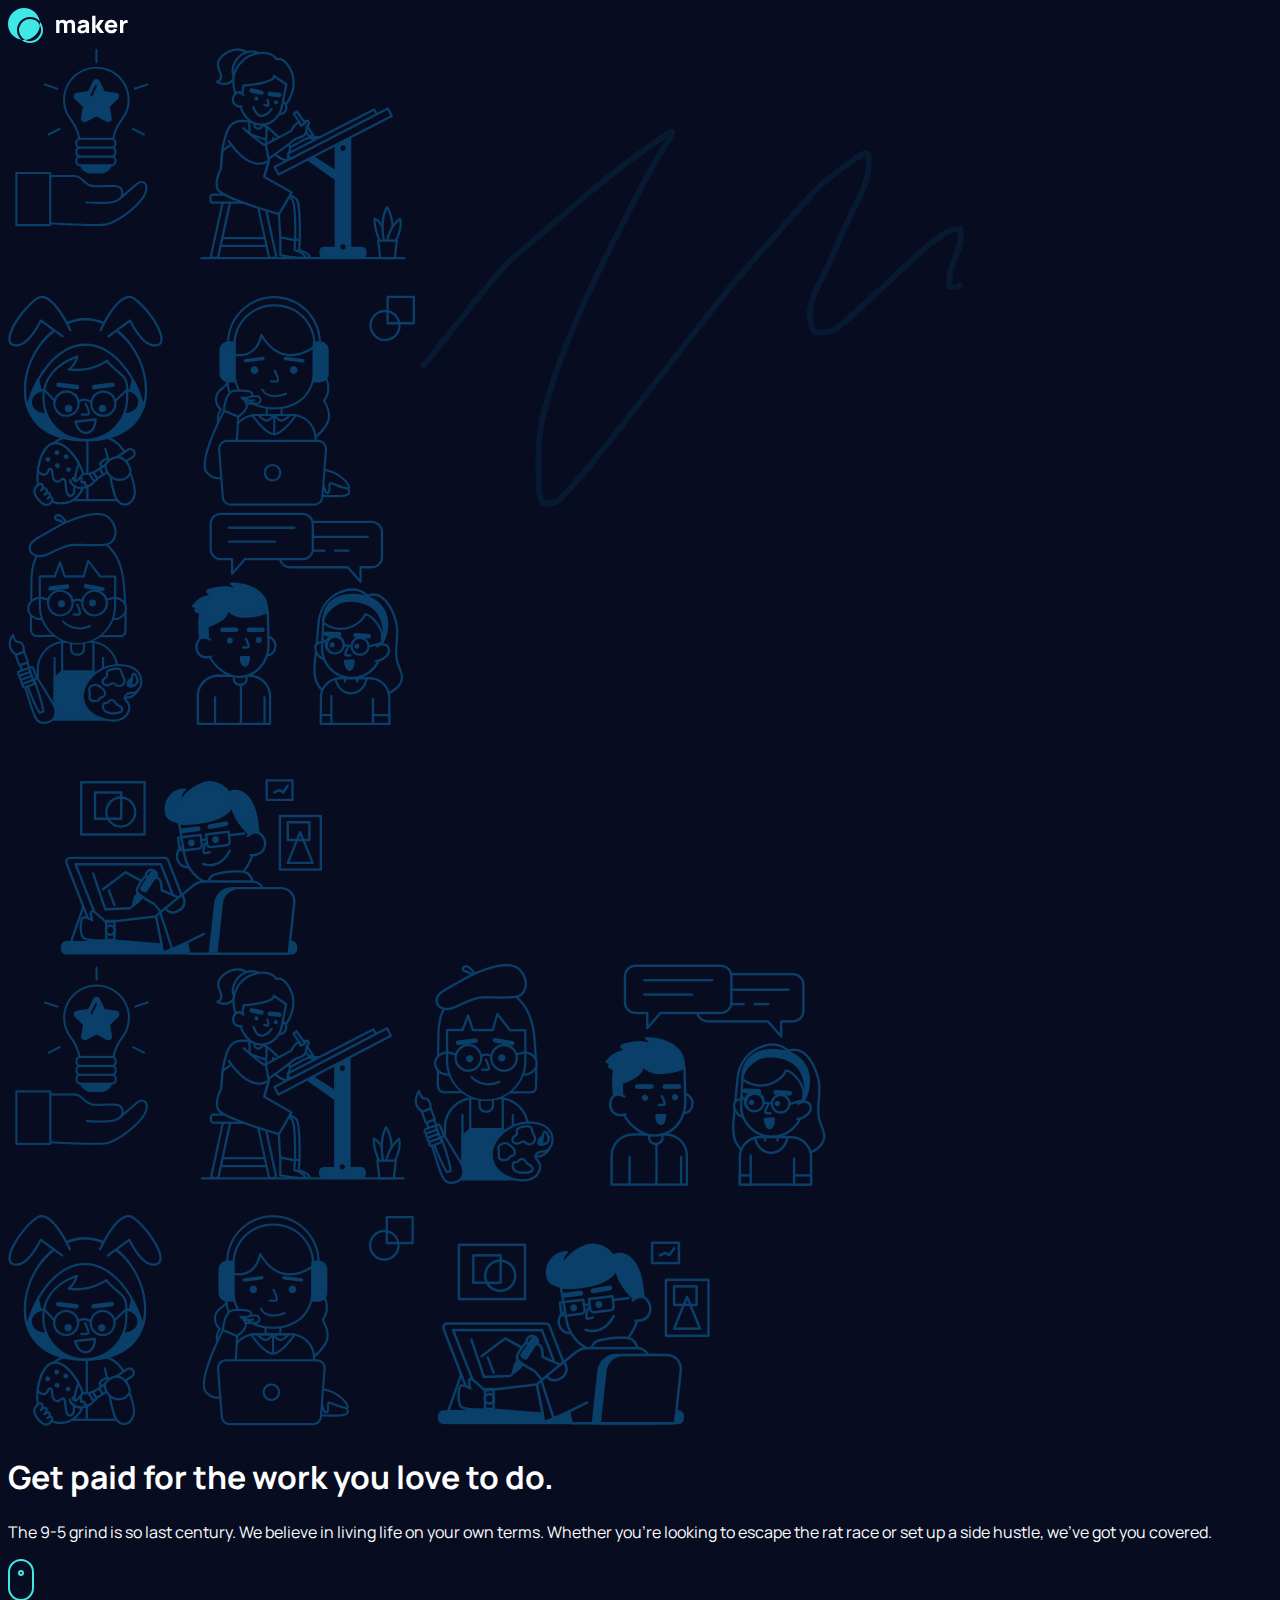
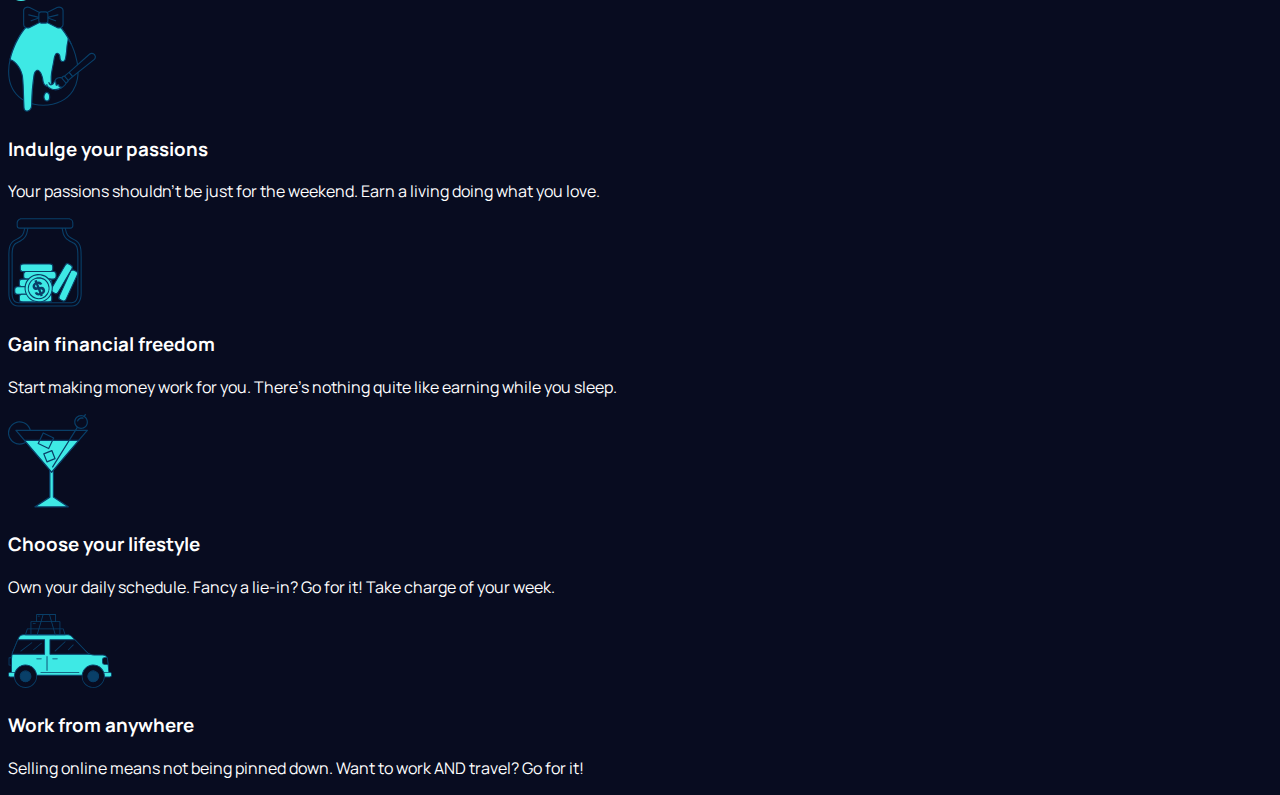
==== index.html @ 4a5d2a9b "Add files via upload" ====
<!DOCTYPE html>
<html lang="en">

<head>
  <meta charset="UTF-8">
  <meta name="viewport" content="width=device-width, initial-scale=1.0">

  <link rel="icon" type="image/png" sizes="32x32" href="./assets/favicon-32x32.png">

  <!-- general style -->
  <link rel="stylesheet" href="style.css">

  <!-- movile style -->
  <link rel="stylesheet" media="only screen and (max-width: 375px)" href="styleMovile.css">


  <title>Frontend Mentor | Maker pre-launch landing page</title>
</head>

<body>
  <!-- title-->
  <header>
    <div class="logo">
      <img src="assets/logo.svg" alt="logo">
    </div>

    <div class="boxTitle">

      <div class="imgTitleDesktop">
        <img src="assets/illustration-hero-left.svg" alt="">
        <img src="assets/bg-hero-squiggle.svg" alt="">
        <img src="assets/illustration-hero-right.svg" alt="">
      </div>

      <div class="imgTitleMovile">
        <img src="assets/illustration-hero-mobile.png" alt="">
      </div>

      <div class="textTitle">
        <h1>Get paid for the work you love to do.</h1>
        <p>The 9-5 grind is so last century. We believe in living life on your own terms. Whether you’re looking to
          escape the rat
          race or set up a side hustle, we’ve got you covered.</p>
        <img src="assets/icon-scroll.svg" alt="">
      </div>

    </div>

  </header>

  <div class="offers">
    <div class="offer">
      <div class="illustration">
        <img src="assets/illustration-passions.svg" alt="egg">
      </div>
      <div class="textIllustration">
        <h3>Indulge your passions</h3>
        <p>Your passions shouldn't be just for the weekend. Earn a living doing what you love.</p>
      </div>
    </div>
    <div class="offer">
      <div class="illustration">
        <img src="assets/illustration-financial-freedom.svg" alt="egg">
      </div>
      <div class="textIllustration">
        <h3>Gain financial freedom</h3>
        <p>Start making money work for you. There’s nothing quite like earning while you sleep.</p>
      </div>
    </div>
    <div class="offer">
      <div class="illustration">
        <img src="assets/illustration-lifestyle.svg" alt="egg">
      </div>
      <div class="textIllustration">
        <h3>Choose your lifestyle</h3>
        <p>Own your daily schedule. Fancy a lie-in? Go for it! Take charge of your week.</p>
      </div>
    </div>
    <div class="offer">
      <div class="illustration">
        <img src="assets/illustration-work-anywhere.svg" alt="egg">
      </div>
      <div class="textIllustration">
        <h3>Work from anywhere</h3>
        <p>Selling online means not being pinned down. Want to work AND travel? Go for it!</p>
      </div>
    </div>
  </div>

</body>

</html>
---- style.css ----
@import url("https://fonts.googleapis.com/css2?family=Manrope:wght@500&display=swap");

body {
  background: #080c20;
  font-family: "Manrope";
  color: white;
}

header {
  width: 100%;
}
---- styleMovile.css ----
/* HEADER */

.imgTitleDesktop {
  display: none;
}

.logo {
  height: 8.75rem;
  display: flex;
  justify-content: center;
  align-items: center;
}

.imgTitleMovile > img {
  width: 100%;
}

.textTitle {
  text-align: center;
}

.textTitle > h1 {
  font-size: 32px;
}

.textTitle > p {
  font-size: 15px;
  color: #777f98;
}

/* CONTENT */

.offers {
  width: 95%;
  margin-top: 4rem;
  margin-left: auto;
  margin-right: auto;
  flex-direction: column;
  display: flex;
  justify-content: center;
}

.offer {
  margin-top: 1rem;
  margin-bottom: 1rem;
  display: flex;
  justify-content: center;
  flex-direction: column;
  text-align: center;
}

.textIllustration {
  width: 20.438rem;
}

.textIllustration > h3 {
  font-size: 18px;
}

.textIllustration > p {
  font-size: 15px;
  color: #777f98;
}

.illustration {
  width: 5.625rem;
  padding: 10px;
  background: #093f68;
  border-radius: 30px;
  margin-left: auto;
  margin-right: auto;
}
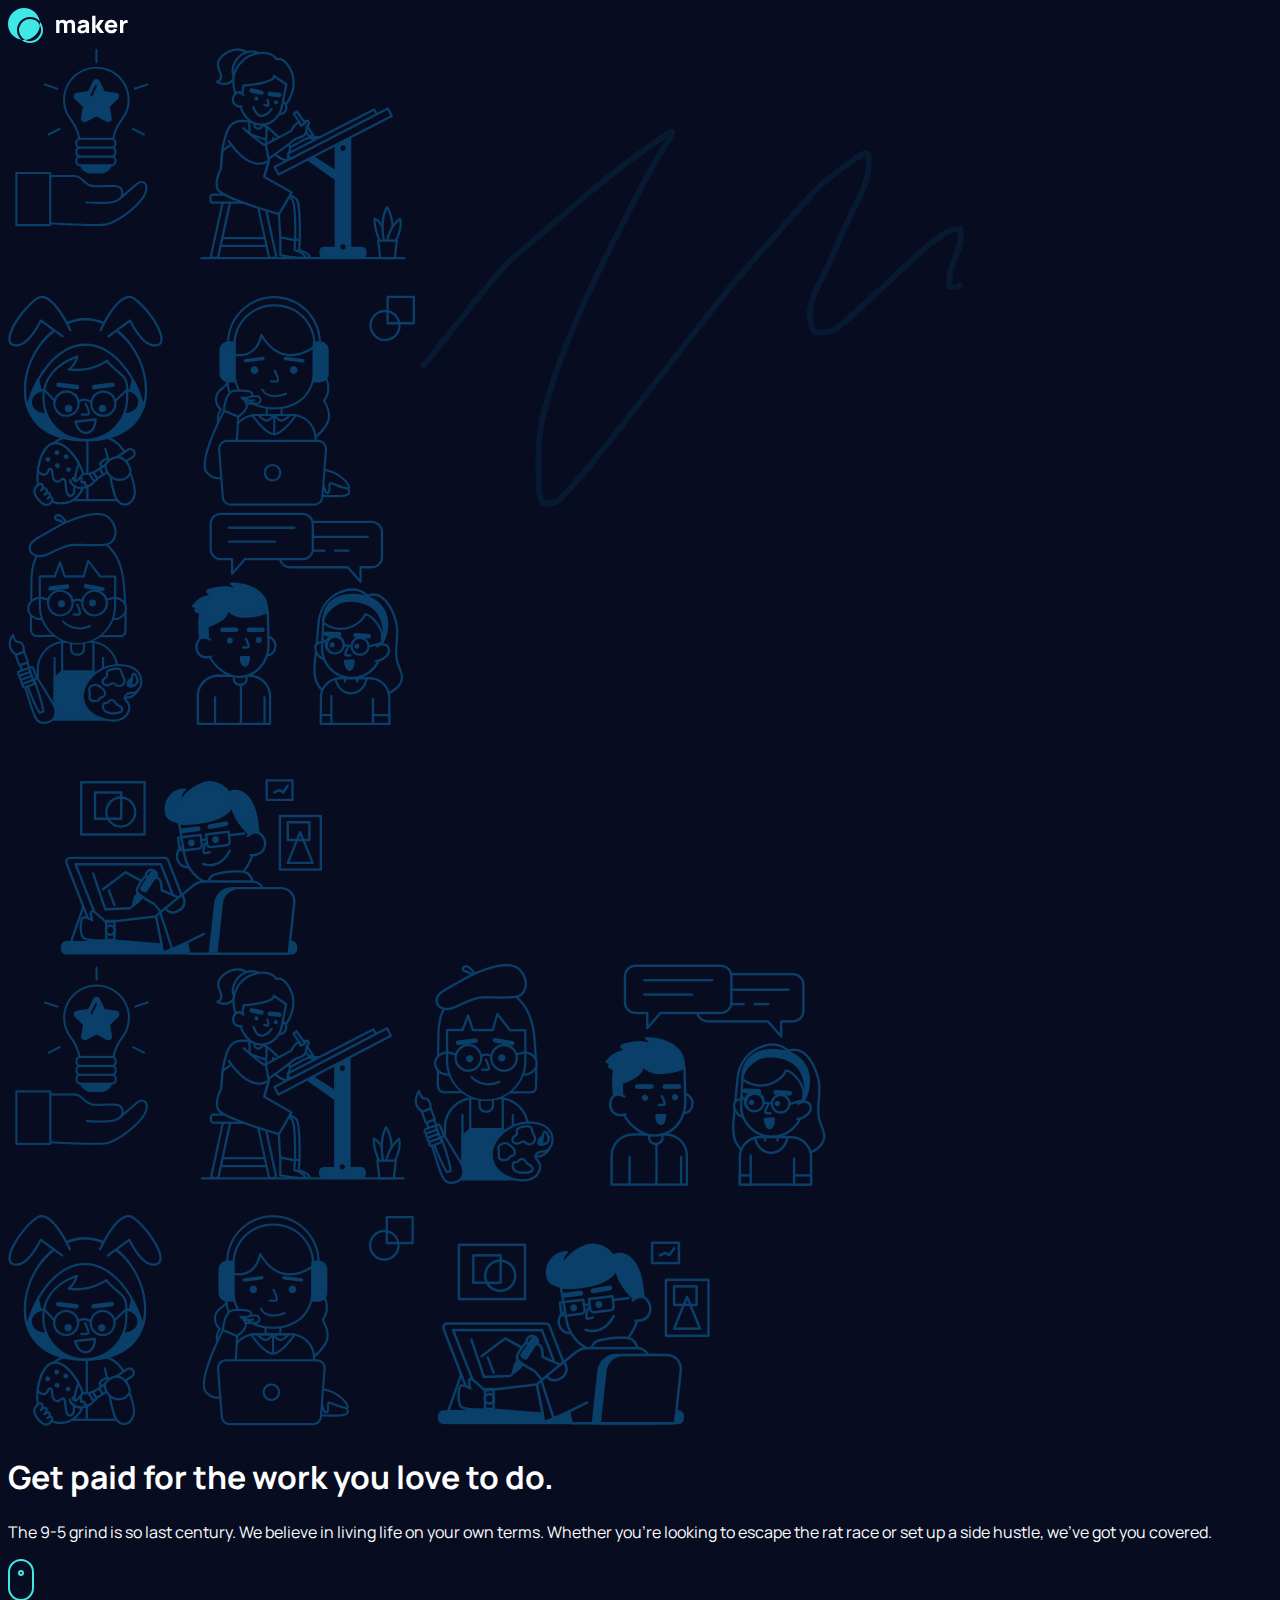
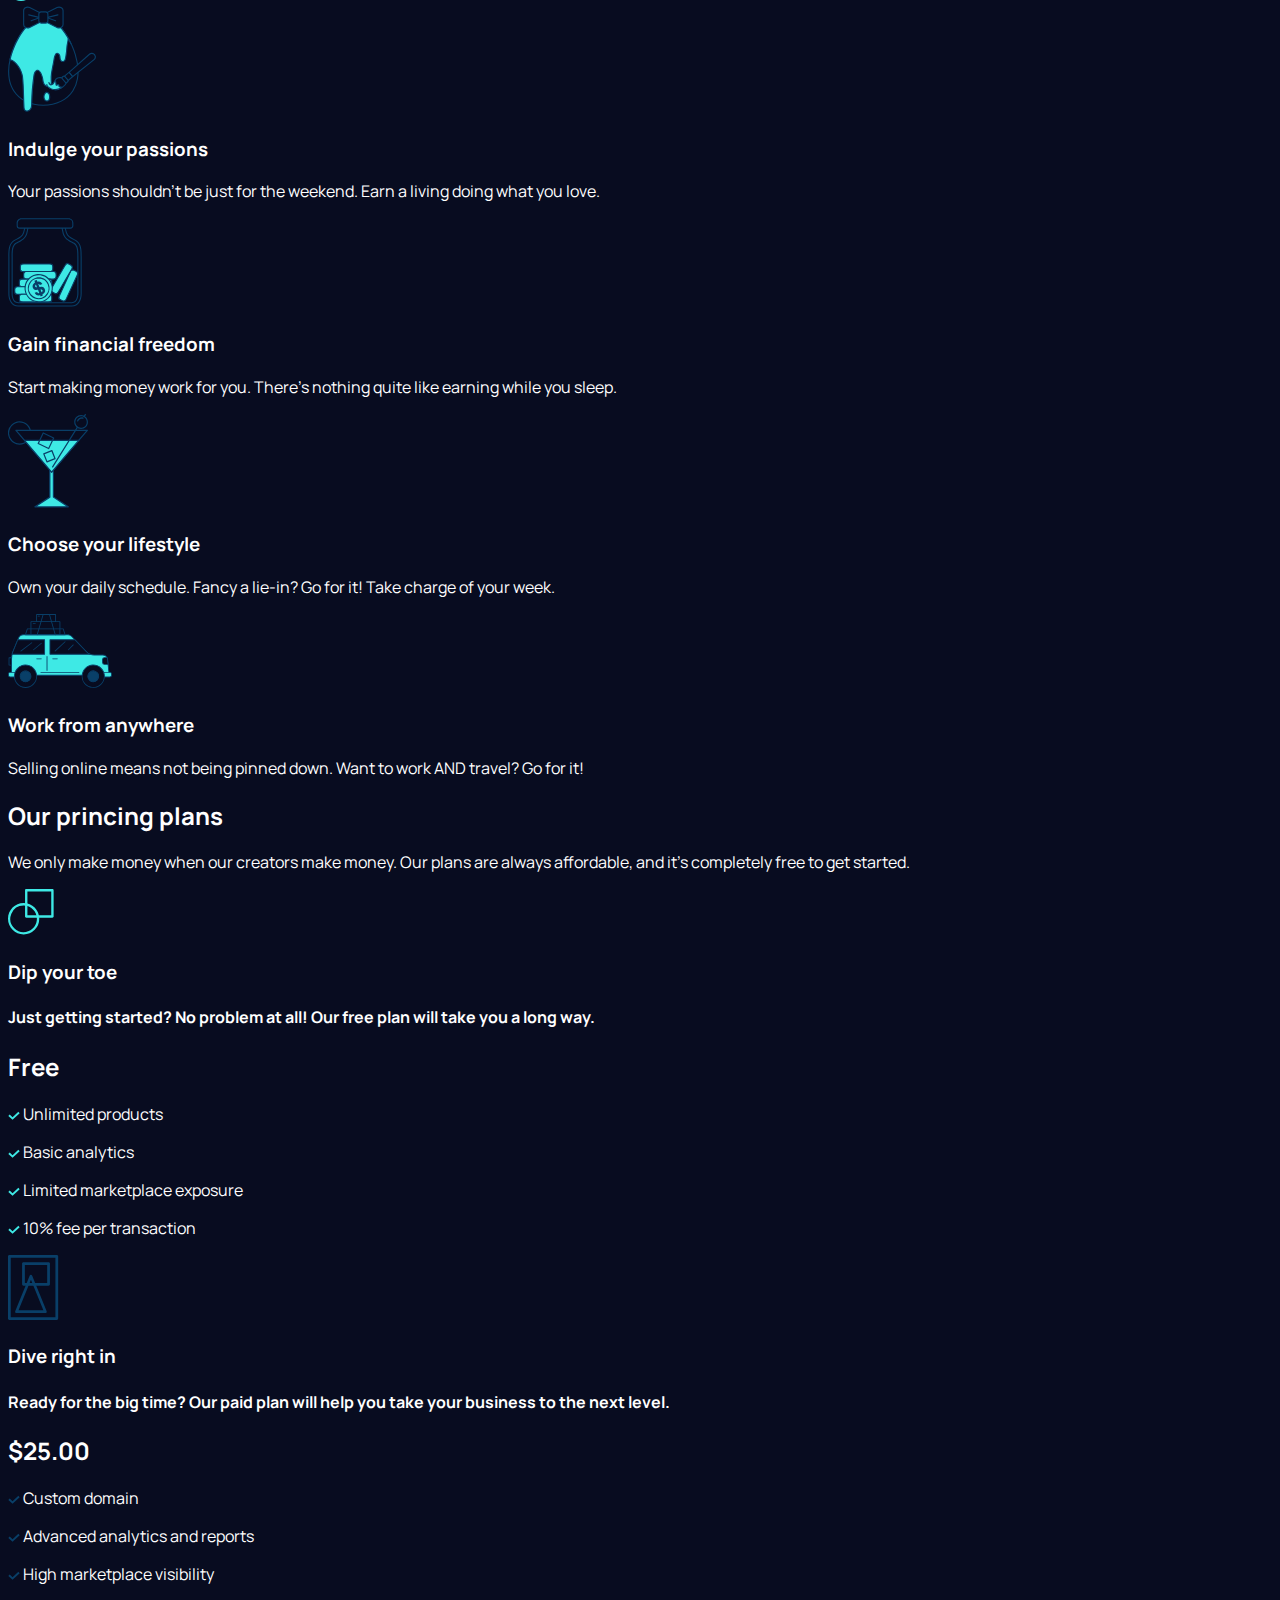
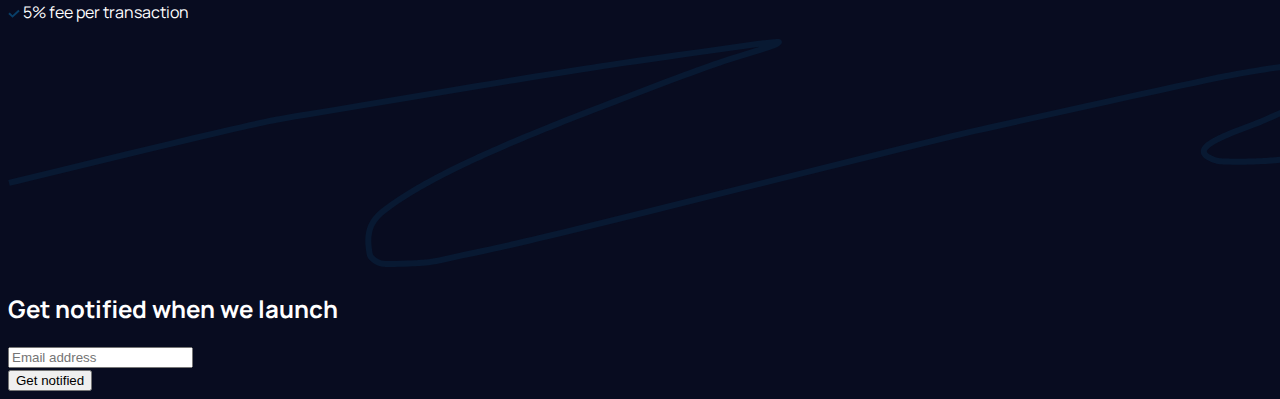
==== commit 643c39bb: "Add files via upload" ====
--- a/index.html
+++ b/index.html
@@ -3,7 +3,7 @@
 
 <head>
   <meta charset="UTF-8">
-  <meta name="viewport" content="width=device-width, initial-scale=1.0">
+  <meta name="viewport" content="width=device-width, initial-scale=1, maximum-scale=1">
 
   <link rel="icon" type="image/png" sizes="32x32" href="./assets/favicon-32x32.png">
 
@@ -11,7 +11,7 @@
   <link rel="stylesheet" href="style.css">
 
   <!-- movile style -->
-  <link rel="stylesheet" media="only screen and (max-width: 375px)" href="styleMovile.css">
+  <link rel="stylesheet" media="only screen and (max-width: 500px)" href="styleMovile.css">
 
 
   <title>Frontend Mentor | Maker pre-launch landing page</title>
@@ -87,6 +87,49 @@
     </div>
   </div>
 
+  <div class="plans">
+
+    <h2>Our princing plans</h2>
+    <p>We only make money when our creators make money. Our plans are always affordable, and it’s completely free to
+      get
+      started.</p>
+
+
+    <div class="free banner">
+      <img src="assets/icon-free.svg" alt="">
+      <h3>Dip your toe</h3>
+      <h4>Just getting started? No problem at all! Our free plan will take you a long way.</h4>
+      <h2>Free</h2>
+      <p><span><img src="assets/Path 3.svg" alt=""></span> Unlimited products</p>
+      <p><span><img src="assets/Path 3.svg" alt=""></span> Basic analytics</p>
+      <p><span><img src="assets/Path 3.svg" alt=""></span> Limited marketplace exposure</p>
+      <p><span><img src="assets/Path 3.svg" alt=""></span> 10% fee per transaction</p>
+    </div>
+
+    <div class="cost banner">
+      <img src="assets/icon-paid.svg" alt="">
+      <h3>Dive right in</h3>
+      <h4>Ready for the big time? Our paid plan will help you take your business to the next level.</h4>
+      <h2>$25.00</h2>
+      <p><span><img src="assets/icon-check.svg" alt=""></span> Custom domain</p>
+      <p><span><img src="assets/icon-check.svg" alt=""></span> Advanced analytics and reports</p>
+      <p><span><img src="assets/icon-check.svg" alt=""></span> High marketplace visibility</p>
+      <p><span><img src="assets/icon-check.svg" alt=""></span> 5% fee per transaction</p>
+    </div>
+
+  </div>
+
+  <div class="contact">
+    <img src="assets/bg-footer-squiggle.svg" alt="">
+    <h2>Get notified when we launch</h2>
+
+    <form id="form" action="#">
+      <input placeholder="Email address" name="email" class="email" id="email" type="email"><br>
+      <input type="submit" class="button" value="Get notified">
+    </form>
+  </div>
+
+  <script src="index.js"></script>
 </body>
 
 </html>--- a/style.css
+++ b/style.css
@@ -9,3 +9,13 @@
 header {
   width: 100%;
 }
+
+/* validation */
+
+.true {
+  border: 2px solid #3ee9e5 !important;
+}
+
+.false {
+  border: 2px solid #ff2965 !important;
+}
--- a/styleMovile.css
+++ b/styleMovile.css
@@ -32,7 +32,7 @@
 
 .offers {
   width: 95%;
-  margin-top: 4rem;
+  margin-top: 10rem;
   margin-left: auto;
   margin-right: auto;
   flex-direction: column;
@@ -51,6 +51,8 @@
 
 .textIllustration {
   width: 20.438rem;
+  margin-left: auto;
+  margin-right: auto;
 }
 
 .textIllustration > h3 {
@@ -70,3 +72,135 @@
   margin-left: auto;
   margin-right: auto;
 }
+
+/* Plans */
+
+.plans {
+  margin-top: 10rem;
+  display: flex;
+  justify-content: center;
+  flex-direction: column;
+  text-align: center;
+  padding-left: 1rem;
+  padding-right: 1rem;
+}
+
+.plans > h2 {
+  font-size: 24px;
+}
+
+.plans > p {
+  color: #777f98;
+  font-size: 15px;
+}
+
+.banner {
+  width: 20.438rem;
+  height: 28rem;
+  margin-top: 10rem;
+  margin-left: auto;
+  margin-right: auto;
+  border-radius: 15px;
+  position: relative;
+  text-align: left;
+  padding-left: 1rem;
+  padding-right: 2rem;
+  padding-top: 3.5rem;
+}
+
+.banner > img {
+  position: absolute;
+  top: -1.5rem;
+  left: 2rem;
+}
+
+.banner > h3 {
+  font-size: 18px;
+  line-height: 25px;
+}
+
+.banner > h4 {
+  font-size: 15px;
+  font-weight: 200;
+}
+
+.banner > h2 {
+  font-size: 40px;
+}
+
+.banner > p {
+  font-size: 15px;
+  font-weight: 100;
+}
+
+.banner > p > span > img {
+  margin-right: 1rem;
+}
+
+.free {
+  background: #093f68;
+  color: white;
+}
+
+.cost {
+  background: #3ee9e5;
+  color: #080c20;
+}
+
+/* foother */
+
+.contact {
+  width: 100%;
+  height: 500px;
+  padding-bottom: 2rem;
+  margin-top: 10rem;
+  position: relative;
+}
+
+.contact > img {
+  width: 100%;
+  position: absolute;
+  z-index: 1;
+}
+
+.contact h2 {
+  text-align: center;
+  position: absolute;
+  z-index: 2;
+  width: 300px;
+  margin-left: auto;
+  margin-right: auto;
+  left: 100px;
+}
+
+form {
+  position: absolute;
+  width: 95%;
+  margin-top: 12.5rem;
+  padding-left: 2rem;
+}
+
+.email {
+  width: 20.438rem;
+  height: 3rem;
+  border-radius: 15px;
+  margin-left: 2rem;
+  background: #093f68;
+  border: none;
+  padding-left: 1rem;
+  margin-bottom: 2rem;
+  color: #fff;
+  outline: none;
+}
+
+.button {
+  width: 21.438rem;
+  height: 3rem;
+  border: none;
+  margin-left: 2rem;
+  border-radius: 15px;
+  background: #3ee9e5;
+  cursor: pointer;
+  color: #093f68;
+  font-weight: 700;
+}
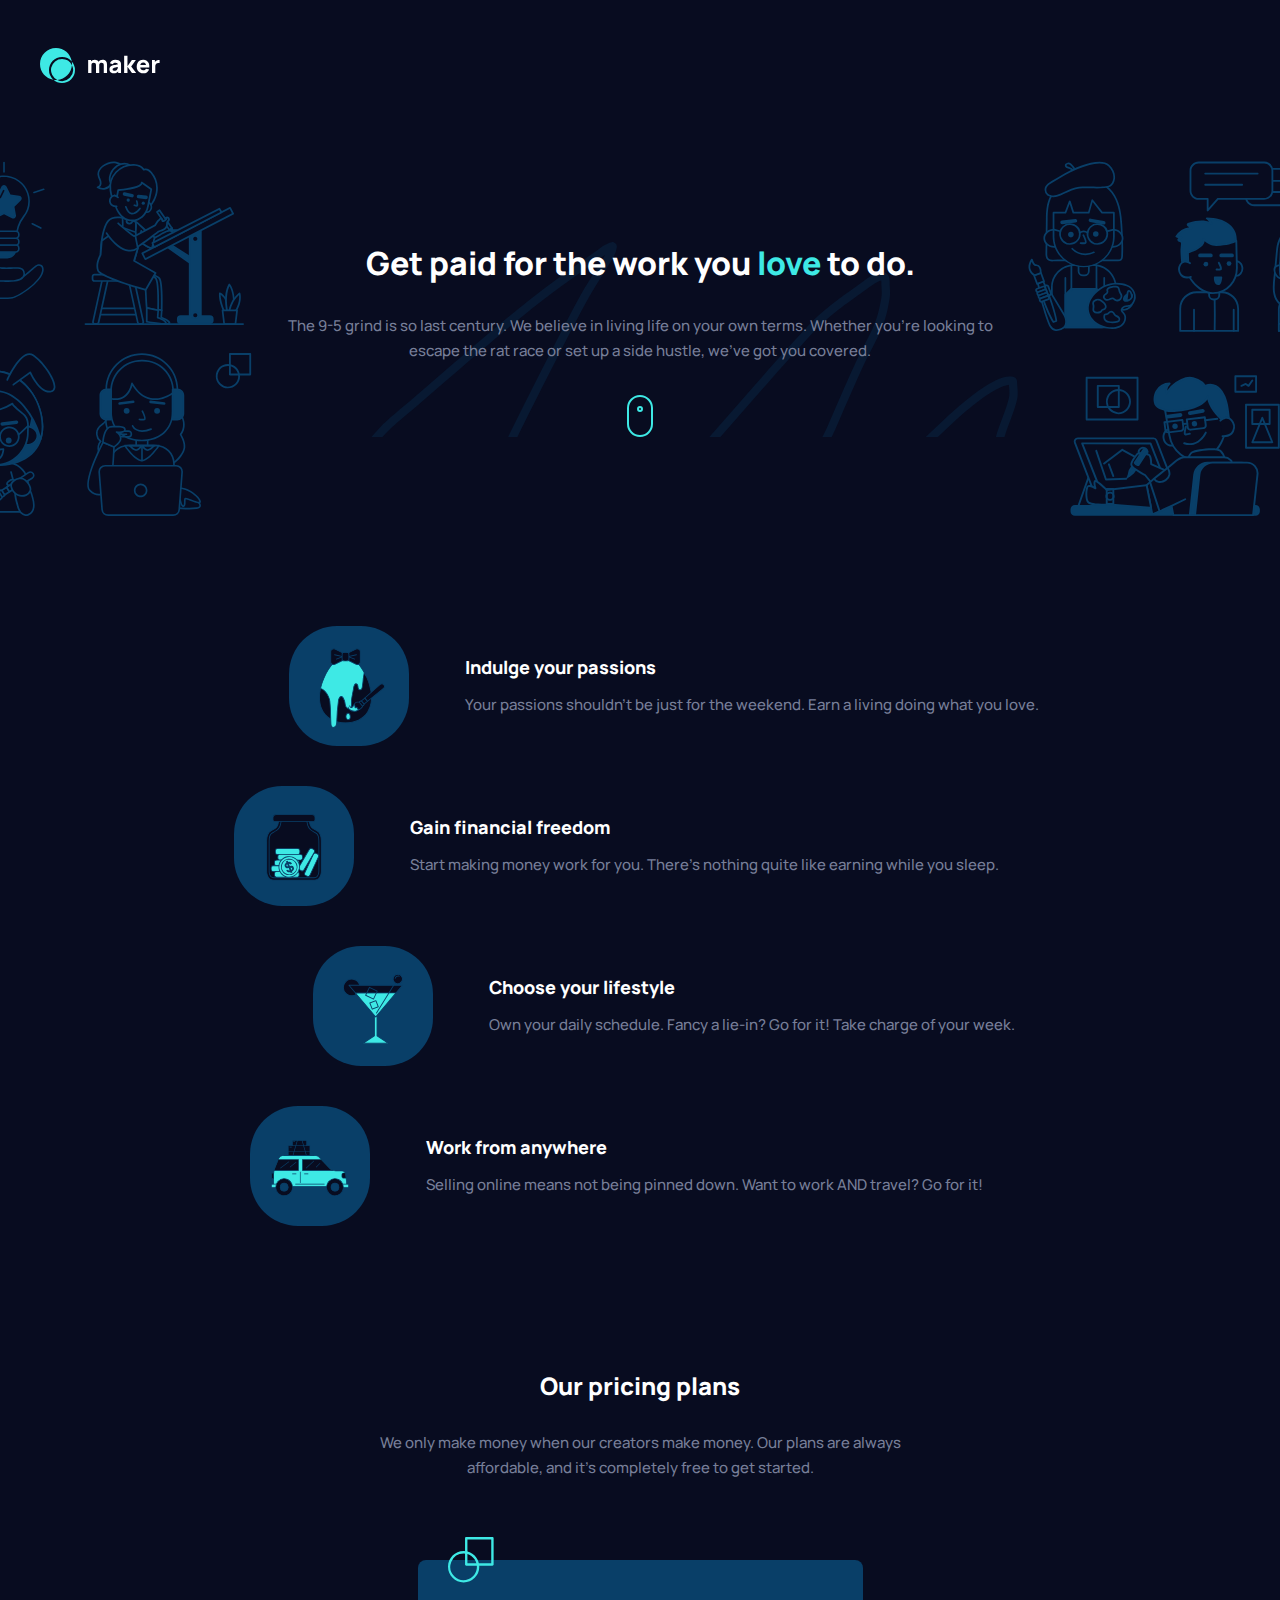
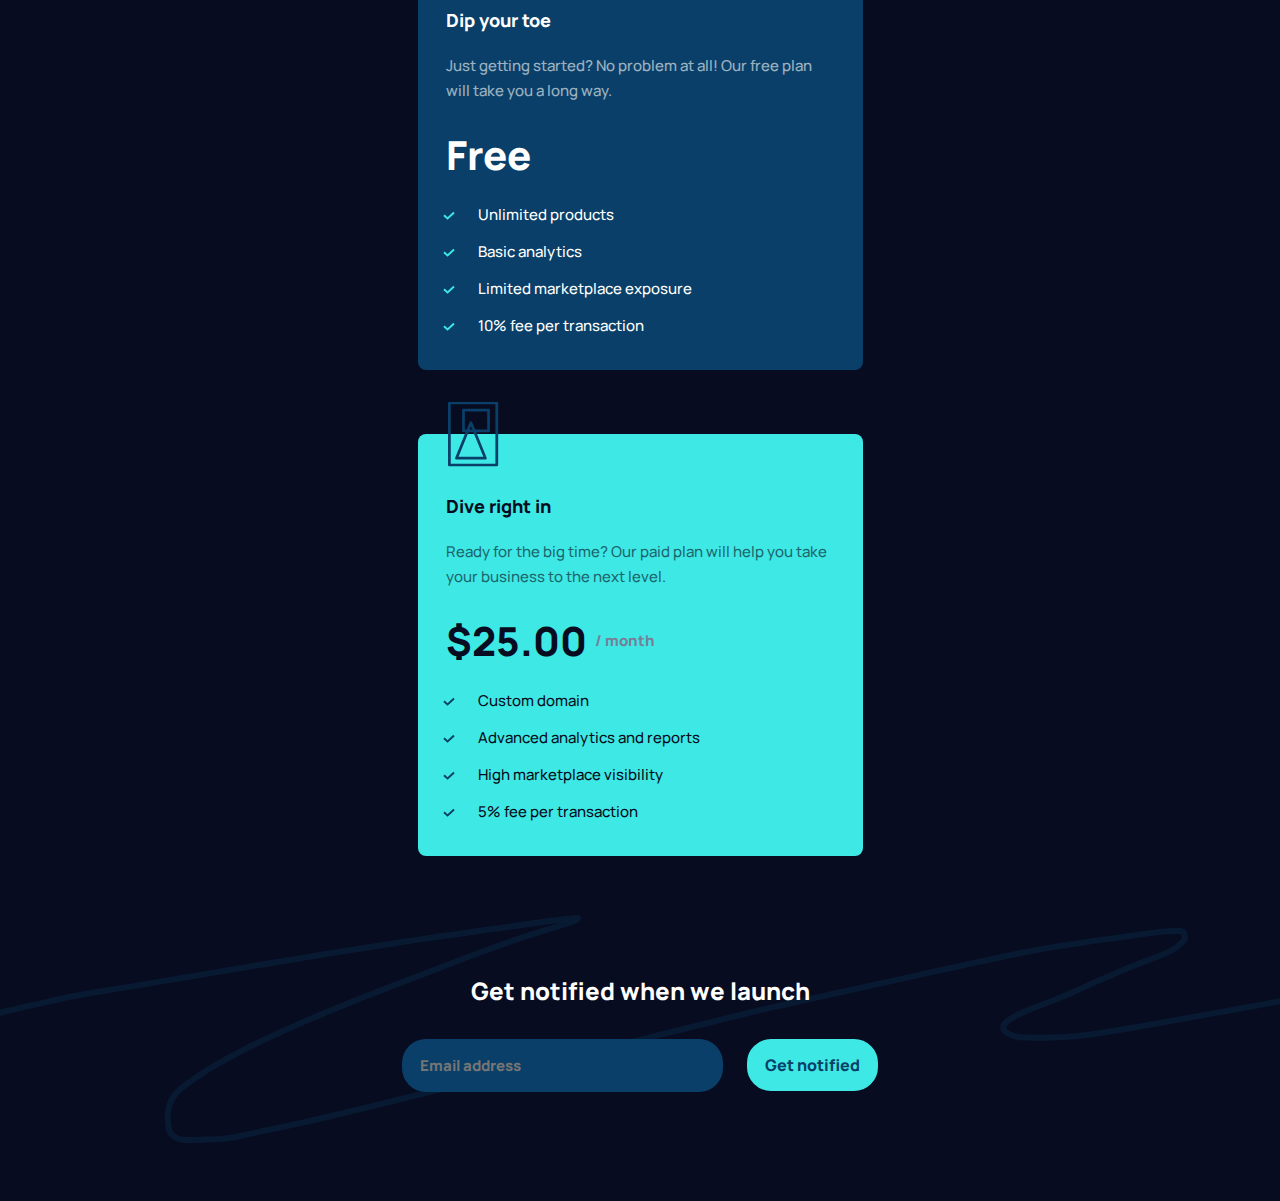
==== commit 302961bf: "Add files via upload" ====
--- a/index.html
+++ b/index.html
@@ -1,135 +1,210 @@
 <!DOCTYPE html>
 <html lang="en">
-
-<head>
-  <meta charset="UTF-8">
-  <meta name="viewport" content="width=device-width, initial-scale=1, maximum-scale=1">
-
-  <link rel="icon" type="image/png" sizes="32x32" href="./assets/favicon-32x32.png">
-
-  <!-- general style -->
-  <link rel="stylesheet" href="style.css">
-
-  <!-- movile style -->
-  <link rel="stylesheet" media="only screen and (max-width: 500px)" href="styleMovile.css">
-
-
-  <title>Frontend Mentor | Maker pre-launch landing page</title>
-</head>
-
-<body>
-  <!-- title-->
-  <header>
-    <div class="logo">
-      <img src="assets/logo.svg" alt="logo">
-    </div>
-
-    <div class="boxTitle">
-
-      <div class="imgTitleDesktop">
-        <img src="assets/illustration-hero-left.svg" alt="">
-        <img src="assets/bg-hero-squiggle.svg" alt="">
-        <img src="assets/illustration-hero-right.svg" alt="">
-      </div>
-
-      <div class="imgTitleMovile">
-        <img src="assets/illustration-hero-mobile.png" alt="">
-      </div>
-
-      <div class="textTitle">
-        <h1>Get paid for the work you love to do.</h1>
-        <p>The 9-5 grind is so last century. We believe in living life on your own terms. Whether you’re looking to
-          escape the rat
-          race or set up a side hustle, we’ve got you covered.</p>
-        <img src="assets/icon-scroll.svg" alt="">
-      </div>
-
-    </div>
-
-  </header>
-
-  <div class="offers">
-    <div class="offer">
-      <div class="illustration">
-        <img src="assets/illustration-passions.svg" alt="egg">
-      </div>
-      <div class="textIllustration">
-        <h3>Indulge your passions</h3>
-        <p>Your passions shouldn't be just for the weekend. Earn a living doing what you love.</p>
-      </div>
-    </div>
-    <div class="offer">
-      <div class="illustration">
-        <img src="assets/illustration-financial-freedom.svg" alt="egg">
-      </div>
-      <div class="textIllustration">
-        <h3>Gain financial freedom</h3>
-        <p>Start making money work for you. There’s nothing quite like earning while you sleep.</p>
-      </div>
-    </div>
-    <div class="offer">
-      <div class="illustration">
-        <img src="assets/illustration-lifestyle.svg" alt="egg">
-      </div>
-      <div class="textIllustration">
-        <h3>Choose your lifestyle</h3>
-        <p>Own your daily schedule. Fancy a lie-in? Go for it! Take charge of your week.</p>
-      </div>
-    </div>
-    <div class="offer">
-      <div class="illustration">
-        <img src="assets/illustration-work-anywhere.svg" alt="egg">
-      </div>
-      <div class="textIllustration">
-        <h3>Work from anywhere</h3>
-        <p>Selling online means not being pinned down. Want to work AND travel? Go for it!</p>
-      </div>
-    </div>
-  </div>
-
-  <div class="plans">
-
-    <h2>Our princing plans</h2>
-    <p>We only make money when our creators make money. Our plans are always affordable, and it’s completely free to
-      get
-      started.</p>
-
-
-    <div class="free banner">
-      <img src="assets/icon-free.svg" alt="">
-      <h3>Dip your toe</h3>
-      <h4>Just getting started? No problem at all! Our free plan will take you a long way.</h4>
-      <h2>Free</h2>
-      <p><span><img src="assets/Path 3.svg" alt=""></span> Unlimited products</p>
-      <p><span><img src="assets/Path 3.svg" alt=""></span> Basic analytics</p>
-      <p><span><img src="assets/Path 3.svg" alt=""></span> Limited marketplace exposure</p>
-      <p><span><img src="assets/Path 3.svg" alt=""></span> 10% fee per transaction</p>
-    </div>
-
-    <div class="cost banner">
-      <img src="assets/icon-paid.svg" alt="">
-      <h3>Dive right in</h3>
-      <h4>Ready for the big time? Our paid plan will help you take your business to the next level.</h4>
-      <h2>$25.00</h2>
-      <p><span><img src="assets/icon-check.svg" alt=""></span> Custom domain</p>
-      <p><span><img src="assets/icon-check.svg" alt=""></span> Advanced analytics and reports</p>
-      <p><span><img src="assets/icon-check.svg" alt=""></span> High marketplace visibility</p>
-      <p><span><img src="assets/icon-check.svg" alt=""></span> 5% fee per transaction</p>
-    </div>
-
-  </div>
-
-  <div class="contact">
-    <img src="assets/bg-footer-squiggle.svg" alt="">
-    <h2>Get notified when we launch</h2>
-
-    <form id="form" action="#">
-      <input placeholder="Email address" name="email" class="email" id="email" type="email"><br>
-      <input type="submit" class="button" value="Get notified">
-    </form>
-  </div>
-
-  <script src="index.js"></script>
-</body>
-
-</html>+	<head>
+		<meta charset="UTF-8" />
+		<meta name="viewport" content="width=device-width, initial-scale=1.0" />
+
+		<link
+			rel="icon"
+			type="image/pnfont-family: 'Manrope', sans-serif;g"
+			sizes="32x32"
+			href="../assets/favicon-32x32.png"
+		/>
+
+		<title>Frontend Mentor | Maker pre-launch landing page</title>
+		<link rel="stylesheet" href="style.css" />
+		<script defer src="./app.js"></script>
+	</head>
+	<body>
+		<!-- header -->
+		<header class="header">
+			<img src="./assets/logo.svg" alt="maker" />
+		</header>
+
+		<main>
+			<!-- hero section -->
+			<section class="hero">
+				<div class="hero__bg--desktop--left"></div>
+				<div class="hero__bg--desktop--right"></div>
+				<div class="hero__bg--mobile"></div>
+				<div class="hero__content text-center">
+					<h1 class="font-md font-extrabold">
+						Get paid for the work you
+						<span class="text-primary">love</span> to do.
+					</h1>
+
+					<p class="hero__description font-base text-grey">
+						The 9-5 grind is so last century. We believe in living
+						life on your own terms. Whether you're looking to escape
+						the rat race or set up a side hustle, we've got you
+						covered.
+					</p>
+
+					<img
+						src="./assets/icon-scroll.svg"
+						alt="mouse scroll"
+						class="hero__mouse"
+					/>
+				</div>
+			</section>
+
+			<section class="features">
+				<ul class="features__container">
+					<li class="features__item">
+						<div class="features__item-img">
+							<img
+								src="./assets/illustration-passions.svg"
+								alt="passions"
+							/>
+						</div>
+						<div>
+							<h5
+								class="features__item-caption font-sm font-extrabold"
+							>
+								Indulge your passions
+							</h5>
+							<p class="font-base text-grey">
+								Your passions shouldn't be just for the weekend.
+								Earn a living doing what you love.
+							</p>
+						</div>
+					</li>
+					<li class="features__item">
+						<div class="features__item-img">
+							<img
+								src="./assets/illustration-financial-freedom.svg"
+								alt="financial-freedom"
+							/>
+						</div>
+						<div>
+							<h5
+								class="features__item-caption font-sm font-extrabold"
+							>
+								Gain financial freedom
+							</h5>
+							<p class="font-base text-grey">
+								Start making money work for you. There’s nothing
+								quite like earning while you sleep.
+							</p>
+						</div>
+					</li>
+					<li class="features__item">
+						<div class="features__item-img">
+							<img
+								src="./assets/illustration-lifestyle.svg"
+								alt="lifestyle"
+							/>
+						</div>
+						<div>
+							<h5
+								class="features__item-caption font-sm font-extrabold"
+							>
+								Choose your lifestyle
+							</h5>
+							<p class="font-base text-grey">
+								Own your daily schedule. Fancy a lie-in? Go for
+								it! Take charge of your week.
+							</p>
+						</div>
+					</li>
+					<li class="features__item">
+						<div class="features__item-img">
+							<img
+								src="./assets/illustration-work-anywhere.svg"
+								alt="lifestyle"
+							/>
+						</div>
+						<div>
+							<h5
+								class="features__item-caption font-sm font-extrabold"
+							>
+								Work from anywhere
+							</h5>
+							<p class="font-base text-grey">
+								Selling online means not being pinned down. Want
+								to work AND travel? Go for it!
+							</p>
+						</div>
+					</li>
+				</ul>
+			</section>
+
+			<section class="pricing">
+				<h2 class="pricing__title text-center font-extrabold">
+					Our pricing plans
+				</h2>
+				<p class="pricing__description text-grey text-center font-base">
+					We only make money when our creators make money. Our plans
+					are always affordable, and it's completely free to get
+					started.
+				</p>
+				<div class="pricing__card-container">
+					<div class="pricing__card pricing__card--secondary">
+						<div class="pricing__card-header">
+							<img src="./assets/icon-free.svg" alt="free" />
+							<h4 class="font-sm font-extrabold">Dip your toe</h4>
+							<p class="font-base">
+								Just getting started? No problem at all! Our
+								free plan will take you a long way.
+							</p>
+						</div>
+						<div class="pricing__card-body">
+							<h3 class="font-lg font-extrabold">Free</h3>
+							<ul class="font-base">
+								<li>Unlimited products</li>
+								<li>Basic analytics</li>
+								<li>Limited marketplace exposure</li>
+								<li>10% fee per transaction</li>
+							</ul>
+						</div>
+					</div>
+					<div class="pricing__card pricing__card--primary">
+						<div class="pricing__card-header">
+							<img src="./assets/icon-paid.svg" alt="paid" />
+							<h4 class="font-sm font-extrabold">
+								Dive right in
+							</h4>
+							<p class="text-bg font-base">
+								Ready for the big time? Our paid plan will help
+								you take your business to the next level.
+							</p>
+						</div>
+						<div class="pricing__card-body">
+							<h3 class="font-lg font-extrabold">
+								$25.00
+								<span class="font-base text-grey">/ month</span>
+							</h3>
+							<ul class="font-base">
+								<li>Custom domain</li>
+								<li>Advanced analytics and reports</li>
+								<li>High marketplace visibility</li>
+								<li>5% fee per transaction</li>
+							</ul>
+						</div>
+					</div>
+				</div>
+			</section>
+		</main>
+
+		<footer class="footer">
+			<h2 class="footer__title text-center font-extrabold">
+				Get notified when we launch
+			</h2>
+			<form class="footer__form">
+				<div class="footer__form-control">
+					<input
+						type="text"
+						class="text-grey font-base font-extrabold"
+						placeholder="Email address"
+					/>
+					<div class="form__error-msg text-center"></div>
+				</div>
+				<div class="footer__form-control">
+					<button type="submit" class="font-extrabold">
+						Get notified
+					</button>
+				</div>
+			</form>
+		</footer>
+	</body>
+</html>
--- a/style.css
+++ b/style.css
@@ -1,21 +1,518 @@
-@import url("https://fonts.googleapis.com/css2?family=Manrope:wght@500&display=swap");
-
-body {
-  background: #080c20;
-  font-family: "Manrope";
-  color: white;
-}
-
-header {
-  width: 100%;
-}
-
-/* validation */
-
-.true {
-  border: 2px solid #3ee9e5 !important;
-}
-
-.false {
-  border: 2px solid #ff2965 !important;
-}
+@import url("https://fonts.googleapis.com/css2?family=Manrope:wght@500;800&display=swap");
+
+:root {
+	--primary: #3ee9e5;
+	--secondary: #093f68;
+	--grey: #777f98;
+	--white: #fff;
+	--bg: #080c20;
+	--error: #ff2965;
+}
+
+* {
+	margin: 0;
+	padding: 0;
+	box-sizing: border-box;
+}
+
+body {
+	font-size: 1rem;
+	font-weight: 500;
+	line-height: 1.5;
+}
+
+ul {
+	list-style: none;
+}
+
+a {
+	text-decoration: none;
+}
+
+img {
+	max-width: 100%;
+	height: auto;
+	display: block;
+}
+
+input,
+select,
+button {
+	border: none;
+	outline: none;
+}
+
+button {
+	font: inherit;
+	cursor: pointer;
+	background: none;
+}
+
+input {
+	font: inherit;
+}
+
+body {
+	font-family: "Manrope", sans-serif;
+	background-color: var(--bg);
+	color: var(--white);
+}
+
+/* utilities */
+
+.font-base {
+	font-size: 15px;
+	line-height: 25px;
+}
+
+.font-sm {
+	font-size: 18px;
+	line-height: 25px;
+}
+
+.font-md {
+	font-size: 2rem;
+	line-height: 44px;
+}
+
+.font-lg {
+	font-size: 2.5rem;
+	line-height: 55px;
+}
+
+.font-xl {
+	font-size: 3rem;
+	line-height: 56px;
+}
+
+.font-extrabold {
+	font-weight: 800;
+}
+
+.text-primary {
+	color: var(--primary);
+}
+
+.text-grey {
+	color: var(--grey);
+}
+
+.text-bg {
+	color: var(--bg);
+}
+
+.text-center {
+	text-align: center;
+}
+
+/* clasess */
+
+/* header start */
+.header {
+	padding-top: 2.5rem;
+	padding-bottom: 4rem;
+}
+
+.header img {
+	margin: 0 auto;
+}
+
+/* header end */
+
+/* hero start */
+.hero {
+	display: grid;
+	grid-template-columns: 1fr;
+	gap: 3rem;
+}
+
+.hero__bg--mobile {
+	background-image: url("./assets/illustration-hero-mobile.png");
+	background-size: cover;
+	min-height: 233px;
+}
+
+.hero__content {
+	padding: 0 1.5rem;
+	background-image: url("./assets/bg-hero-squiggle.svg");
+	background-size: cover;
+	background-repeat: no-repeat;
+}
+
+.hero__description {
+	margin: 1.75rem 0 2rem;
+}
+
+.hero__mouse {
+	margin: 0 auto;
+}
+
+/* hero end */
+
+/* features start */
+.features {
+	padding: 9rem 1.5rem;
+}
+
+.features__container {
+	display: grid;
+	grid-template-columns: 1fr;
+	gap: 3.5rem;
+}
+
+.features__item {
+	display: flex;
+	flex-direction: column;
+	align-items: center;
+	gap: 2rem;
+	text-align: center;
+}
+
+.features__item:nth-child(1) .features__item-img {
+	padding: 22px 24px 22px 30px;
+}
+
+.features__item:nth-child(2) .features__item-img {
+	padding: 1.75rem 2rem;
+}
+
+.features__item:nth-child(3) .features__item-img {
+	padding: 27px 30px 26px;
+}
+
+.features__item:nth-child(4) .features__item-img {
+	padding: 34px 21px 33px;
+}
+
+.features__item-img {
+	width: 120px;
+	height: 120px;
+	border-radius: 3rem;
+	background: var(--secondary);
+}
+
+.features__item-caption {
+	margin-bottom: 0.75rem;
+}
+/* features end */
+
+/* pricing start */
+.pricing {
+	padding: 0 1.5rem;
+}
+
+.pricing__title {
+	margin-bottom: 1.75rem;
+	font-size: 1.5rem;
+	line-height: 2rem;
+}
+
+.pricing__description {
+	margin-bottom: 5rem;
+}
+
+.pricing__card-container {
+	display: flex;
+	flex-direction: column;
+	/* might be 4rem due to the position img */
+	/* gap: 2rem; */
+	gap: 4rem;
+}
+
+.pricing__card {
+	background: var(--secondary);
+	border-radius: 0.5rem;
+	padding: 3rem 1.75rem 2rem;
+	position: relative;
+}
+
+.pricing__card--primary {
+	background: var(--primary);
+	color: var(--bg);
+}
+
+.pricing__card--primary h3 {
+	display: flex;
+	align-items: center;
+	gap: 0.5rem;
+}
+
+.pricing__card--secondary {
+	background: var(--secondary);
+}
+
+.pricing__card--primary {
+	padding-top: 3.75rem;
+}
+
+.pricing__card--primary li {
+	list-style-image: url("./assets/icon-check-secondary.svg");
+}
+
+.pricing__card--secondary li {
+	list-style-image: url("./assets/icon-check-primary.svg");
+}
+
+.pricing__card-header img {
+	position: absolute;
+	top: 0;
+	left: 30px;
+	transform: translateY(-50%);
+}
+
+.pricing__card-header h4 {
+	margin-bottom: 1.25rem;
+}
+
+.pricing__card-header p {
+	opacity: 0.6;
+}
+
+.pricing__card-body {
+	margin-top: 1.5rem;
+}
+
+.pricing__card-body h3 {
+	margin-bottom: 1.25rem;
+}
+
+.pricing__card-body li {
+	/* list-style-image: url("./assets/icon-check-primary.svg"); */
+	padding-left: 1rem;
+	margin-left: 1rem;
+}
+
+.pricing__card-body li:not(:last-child) {
+	margin-bottom: 0.75rem;
+}
+/* pricing end */
+
+/* footer start */
+.footer {
+	padding: 9rem 1.5rem 10.25rem;
+	background: url("./assets/bg-footer-squiggle.svg");
+	background-repeat: no-repeat;
+	background-position: center;
+}
+
+.footer__title {
+	font-size: 1.5rem;
+	line-height: 2rem;
+	margin-bottom: 2rem;
+}
+
+.footer__form {
+	display: grid;
+	grid-template-columns: 1fr;
+	gap: 1.5rem;
+}
+
+.footer__form input[type="text"],
+.footer__form button {
+	width: 100%;
+	padding: 0.75rem 1rem;
+	border-radius: 1.5rem;
+}
+
+.footer__form input[type="text"] {
+	background: var(--secondary);
+	border: 2px solid transparent;
+	margin-bottom: 0.25rem;
+}
+
+.footer__form input[type="text"].danger {
+	border-color: var(--error);
+}
+
+.footer__form button {
+	background: var(--primary);
+	color: var(--secondary);
+	border: 2px solid var(--primary);
+	transition: all 250ms ease-in;
+}
+
+.footer__form button:hover {
+	background: transparent;
+	color: var(--white);
+}
+/* footer end */
+
+/* error msg start */
+.form__error-msg {
+	color: var(--error);
+	font-size: 0.75rem;
+	line-height: 25px;
+}
+/* error msg end */
+
+/* media queries start */
+@media (min-width: 768px) {
+	.header {
+		padding-top: 3rem;
+		padding-left: 2.5rem;
+		padding-bottom: 4.875rem;
+	}
+
+	.header img {
+		margin: 0;
+	}
+
+	.hero {
+		grid-template-columns: 1fr 3fr 1fr;
+		gap: 10px;
+		align-items: center;
+	}
+
+	.hero__bg--mobile {
+		display: none;
+	}
+
+	.hero__content {
+		grid-column: 2 / 3;
+	}
+
+	.hero__bg--desktop--left {
+		background-image: url("./assets/illustration-hero-left.svg");
+		background-position: right;
+	}
+
+	.hero__bg--desktop--right {
+		background-image: url("./assets/illustration-hero-right.svg");
+		background-position: left;
+	}
+
+	.hero__bg--desktop--left,
+	.hero__bg--desktop--right {
+		min-height: 356px;
+		background-repeat: no-repeat;
+		background-size: cover;
+	}
+
+	.hero__bg--desktop--right {
+		grid-column: 3 / 4;
+		grid-row: 1 / 2;
+	}
+
+	.hero__content {
+		padding: 0;
+	}
+
+	.features {
+		padding-top: 109px;
+	}
+
+	.features__item {
+		flex-direction: row;
+		gap: 3.5rem;
+		text-align: left;
+		padding-left: 121px;
+		padding-right: 74px;
+	}
+
+	.features__container {
+		gap: 2.5rem;
+		justify-items: center;
+	}
+
+	.features__item:nth-child(even) {
+		padding-left: 74px;
+		padding-right: 121px;
+	}
+
+	.pricing__description {
+		max-width: 540px;
+		margin-right: auto;
+		margin-left: auto;
+	}
+
+	.pricing__card-container {
+		align-items: center;
+	}
+
+	.pricing__card {
+		max-width: 445px;
+	}
+
+	.footer {
+		padding: 119px 0 105px;
+	}
+
+	.footer__form {
+		max-width: 476px;
+		margin: 0 auto;
+		grid-template-columns: 1fr auto;
+	}
+}
+
+@media (min-width: 1440px) {
+	.header {
+		padding-top: 81px;
+		padding-left: 165px;
+		padding-bottom: 114px;
+	}
+
+	.hero {
+		grid-template-columns: 1.5fr 3fr 1.5fr;
+		gap: 95px;
+	}
+
+	.hero__bg--desktop--left,
+	.hero__bg--desktop--right {
+		min-height: 459px;
+		background-size: auto;
+	}
+
+	.hero__content h1 {
+		font-size: 3rem;
+		line-height: 3.5rem;
+	}
+
+	.hero__description {
+		max-width: 540px;
+		margin-bottom: 4rem;
+		margin-right: auto;
+		margin-left: auto;
+	}
+
+	.features {
+		padding: 202px 165px;
+	}
+
+	.features__container {
+		grid-template-columns: repeat(4, 255px);
+		justify-content: center;
+	}
+
+	.features__item {
+		flex-direction: column;
+		padding: 0;
+		gap: 30px;
+		align-items: start;
+	}
+
+	.features__item:nth-child(even) {
+		padding-left: 0;
+		padding-right: 0;
+		margin-top: 3rem;
+	}
+
+	.pricing__description {
+		margin: 0 auto 7.3125rem;
+	}
+
+	.pricing__card-container {
+		flex-direction: row;
+		justify-content: center;
+		gap: 2rem;
+	}
+
+	.footer {
+		padding-top: 151px;
+		padding-bottom: 117px;
+	}
+
+	.footer__title {
+		font-size: 2rem;
+		line-height: 2.75rem;
+	}
+}
